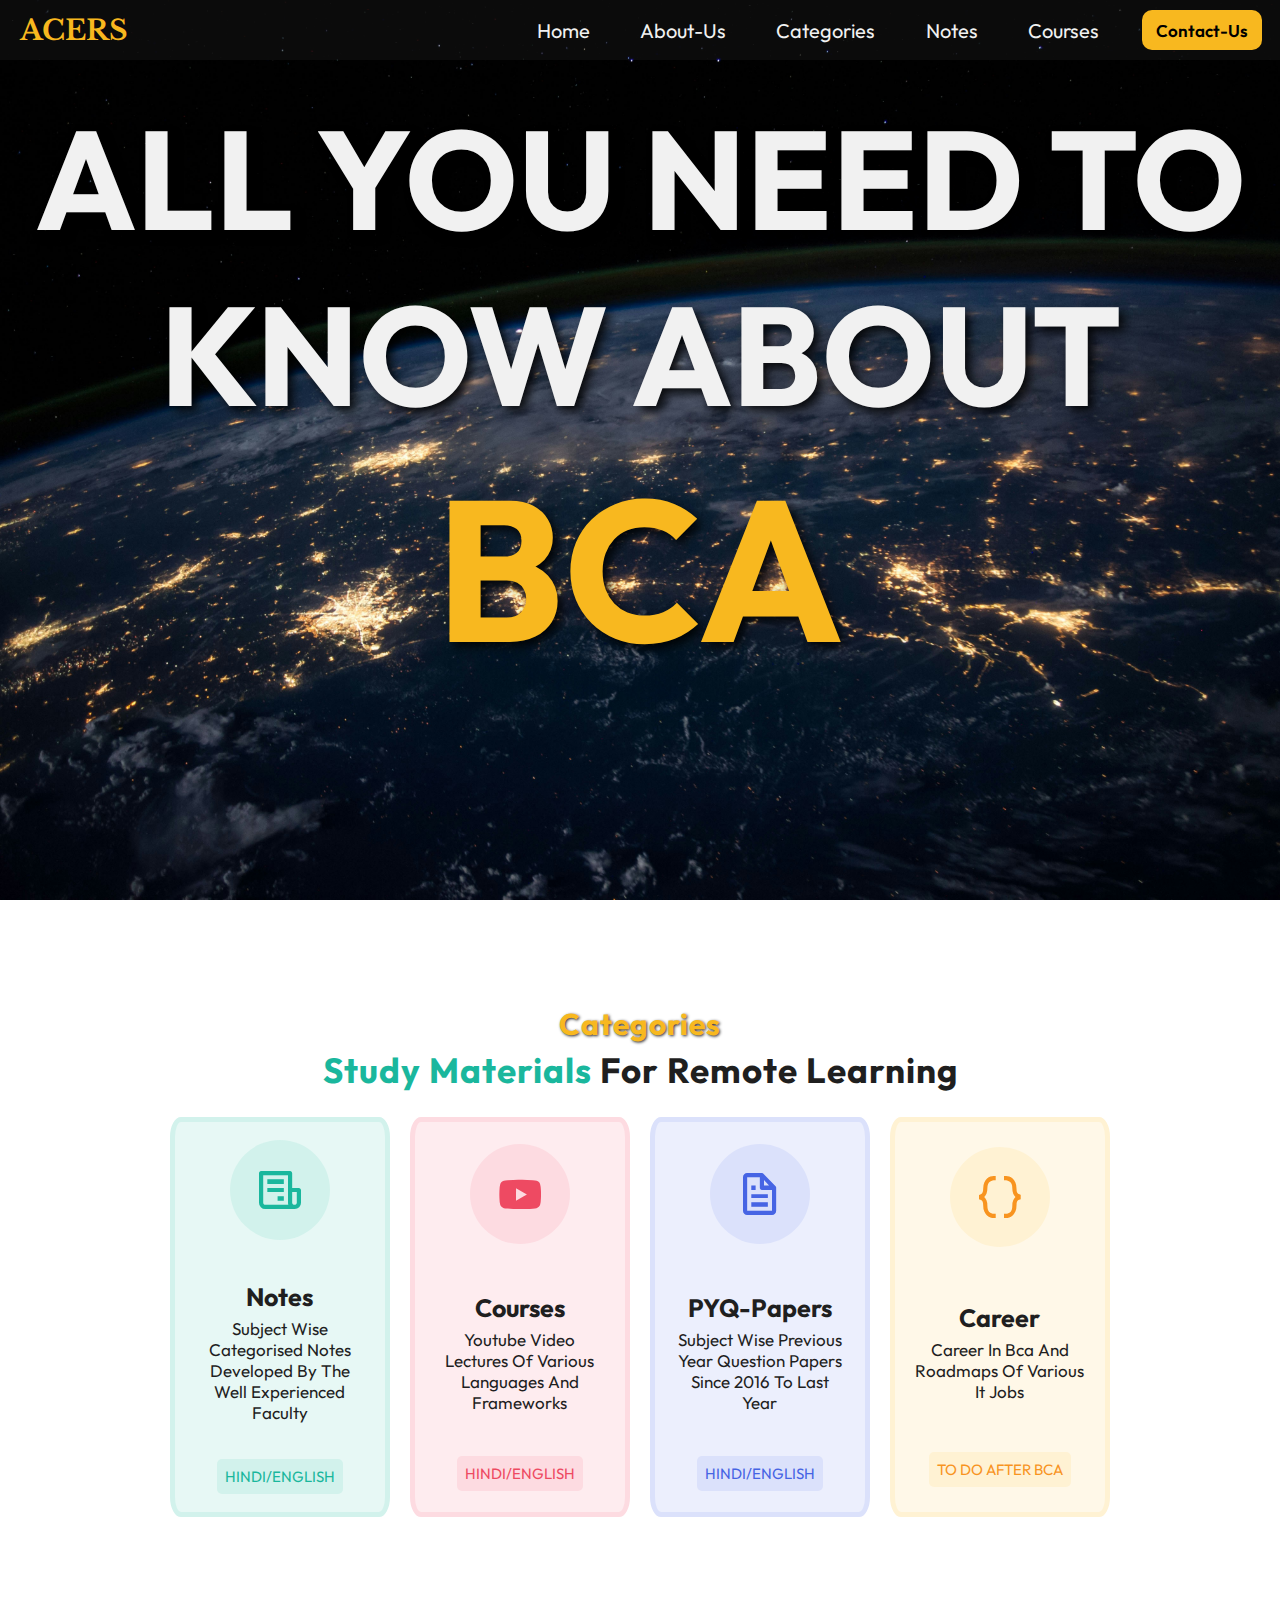
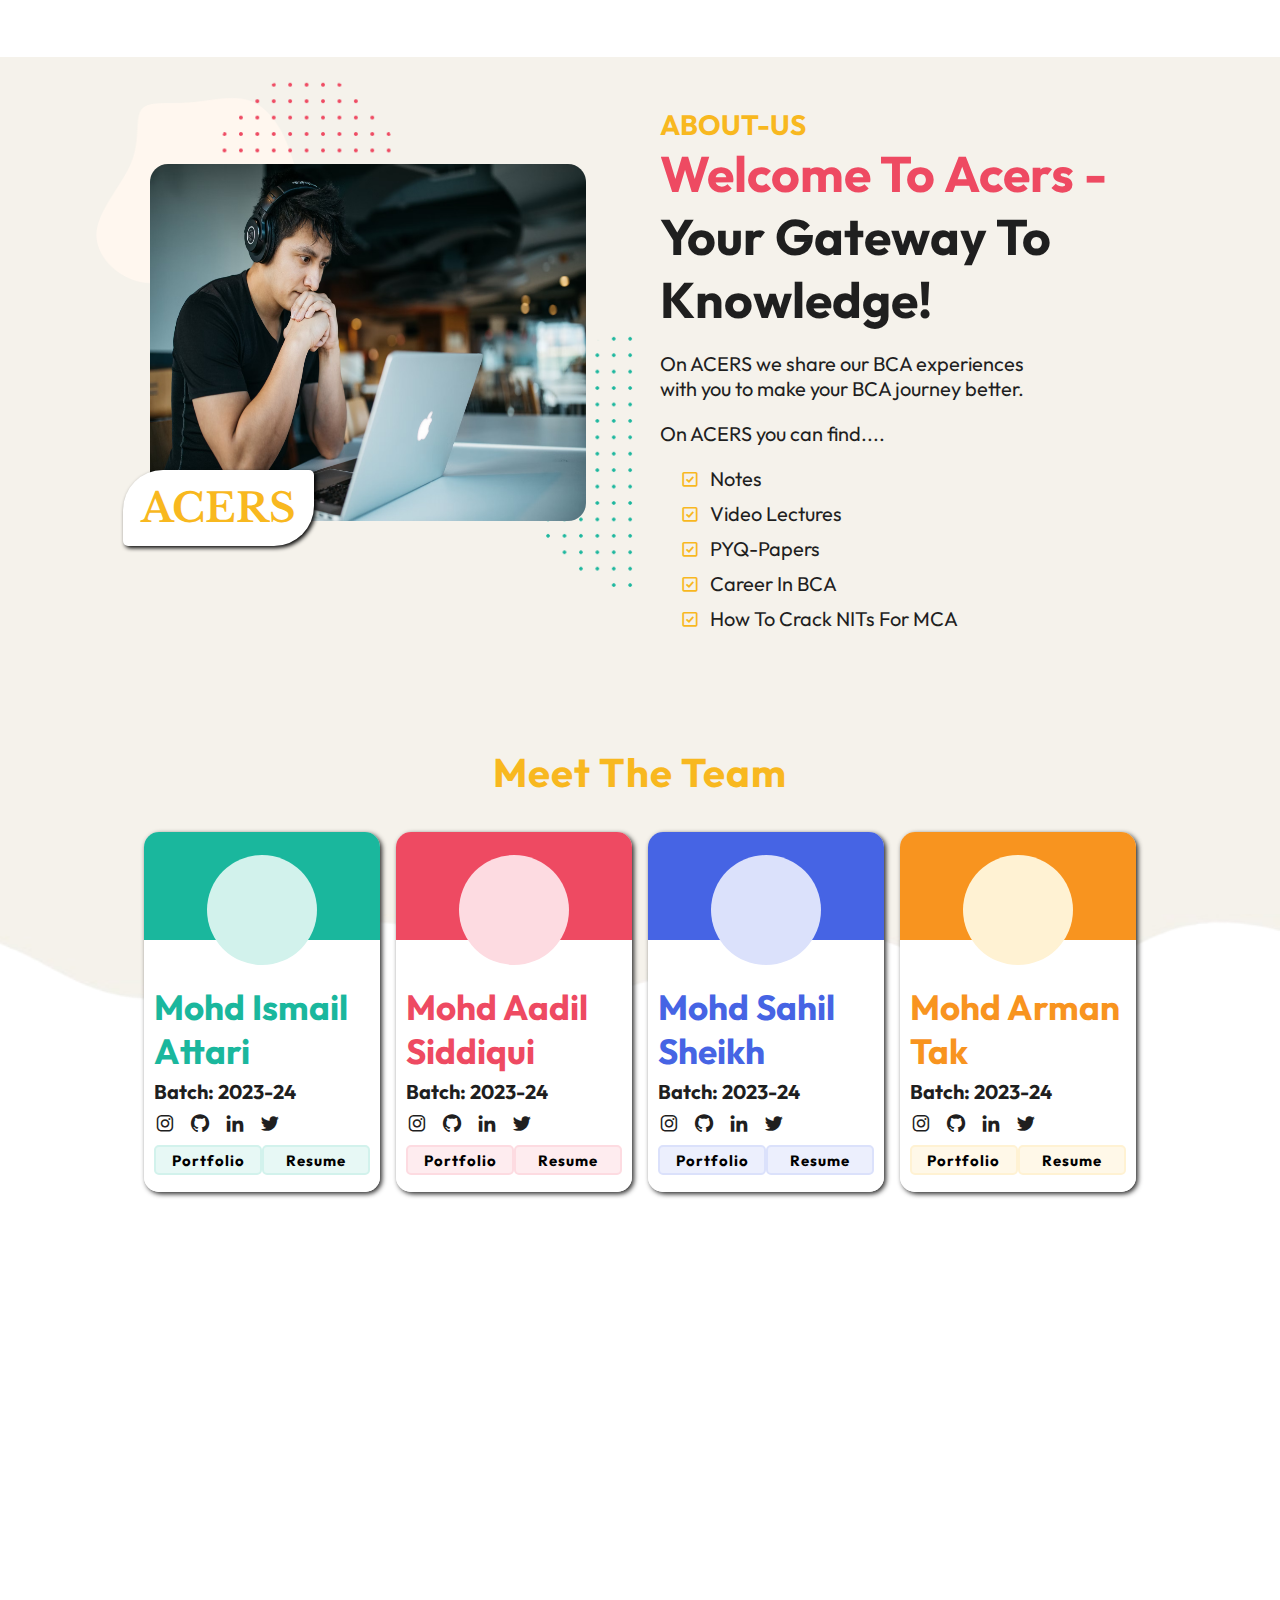
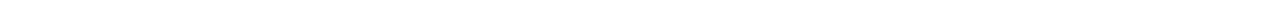
==== index.html @ 2969c1ed "Initial commit" ====
<!DOCTYPE html>
<html lang="en">

<head>
    <meta charset="UTF-8">
    <meta name="viewport" content="width=device-width, initial-scale=1.0">
    <!-- ======= stylesheet ========== -->
    <link rel="stylesheet" href="style.css">
    <!-- ======= google fonts ======= -->
    <link rel="preconnect" href="https://fonts.googleapis.com">
    <link rel="preconnect" href="https://fonts.gstatic.com" crossorigin>
    <link
        href="https://fonts.googleapis.com/css2?family=Bebas+Neue&family=Libre+Baskerville:wght@400;700&family=Outfit:wght@300;400;500;600;700&display=swap"
        rel="stylesheet">
    <!-- ======== boxicons ====== -->
    <link href='https://unpkg.com/boxicons@2.1.4/css/boxicons.min.css' rel='stylesheet'>
    <title>ACERS</title>
</head>

<body>
    <!-- =========== home =========== -->
    <section class="home">

        <!-- navbar -->
        <nav>
            <div class="navbar">
                <div class="logo">
                    <h1>acers</h1>
                </div>
                <div class="nav-elements">
                    <a href="#">home</a>
                    <a href="#about-us">about-us</a>
                    <a href="#categories">categories</a>
                    <a href="#">notes</a>
                    <a href="#">courses</a>
                    <button class="contact-us">contact-us</button>
                </div>
            </div>
        </nav>
        <div class="home-wrapper">
            <h1 class="intro">all you need to know about</h1>
            <h1 class="bca">bca</h1>
        </div>
    </section>
    <!-- =========== categories ==============-->
    <section class="categories" id="categories">
        <h3 class="category-heading">categories</h3>
        <h1><span>study materials</span> for remote learning</h1>
        <div class="categories-card">
            <div class="card card1">
                <div class="card-icon cr-icon1">
                    <i class='bx bx-receipt'></i>
                </div>
                <div class="card-content">
                    <h3>notes</h3>
                    <p>Subject wise categorised notes developed by the well experienced faculty</p>
                </div>
                <button class="cr-btn1">hindi/english</button>
            </div>
            <div class="card card2">
                <div class="card-icon cr-icon2">
                    <i class='bx bxl-youtube'></i>
                </div>
                <div class="card-content">
                    <h3>courses</h3>
                    <p>youtube video lectures of various languages and frameworks</p>
                </div>
                <button class="cr-btn2">hindi/english</button>
            </div>

            <div class="card card3">
                <div class="card-icon cr-icon3">
                    <i class='bx bx-file'></i>
                </div>
                <div class="card-content">
                    <h3>PYQ-papers</h3>
                    <p>subject wise previous year question papers since 2016 to last year</p>
                </div>
                <button class="cr-btn3">hindi/english</button>
            </div>
            <div class="card card4">
                <div class="card-icon cr-icon4">
                    <i class='bx bx-code-curly'></i>
                </div>
                <div class="card-content">
                    <h3>career</h3>
                    <p>career in bca and roadmaps of various it jobs</p>
                </div>
                <button class="cr-btn4">to do after bca</button>
            </div>
        </div>
    </section>
    <section class="background">

        <!-- ============= about-us =========== -->
        <section class="about-us" id="about-us">
            <div class="about-us-wrapper">
                <div class="aboutus-img">
                    <img src="/images/img5.png" alt="this is img">
                    <div class="acers">acers</div>
                </div>
                <div class="aboutus-content">
                    <h2>about-us</h2>
                    <h1><span>Welcome To Acers - </span>Your Gateway To Knowledge!</h1>
                    <p>On ACERS we share our BCA experiences with you to make your BCA journey better.</p>
                    <svg width="100" height="100" viewBox="0 0 100 100" fill="none" xmlns="http://www.w3.org/2000/svg">
                        <circle cx="50" cy="50" r="42.5" stroke="#FFAC41" stroke-width="15" />
                    </svg>
                    <p>On ACERS you can find....
                    <ul>
                        <li><i class='bx bx-check-square'></i>Notes</li>
                        <li><i class='bx bx-check-square'></i>video lectures</li>
                        <li><i class='bx bx-check-square'></i>PYQ-papers</li>
                        <li><i class='bx bx-check-square'></i>Career in BCA</li>
                        <li><i class='bx bx-check-square'></i>how to crack NITs for MCA</li>
                    </ul>
                    </p>
                </div>
            </div>
        </section>
        <section class="team" id="categories">
            <h3 class="team-heading">meet the team</h3>
            <div class="team-cards">
                <div class="team-card card1">
                    <div class="team-img"></div>
                    <div class="team-content">
                        <h1>Mohd ismail attari</h1>
                        <h3>batch: 2023-24</h3>
                        <ul>
                            <li><i class='bx bxl-instagram'></i></li>
                            <li><i class='bx bxl-github'></i></li>
                            <li><i class='bx bxl-linkedin'></i></li>
                            <li><i class='bx bxl-twitter'></i></li>
                        </ul>
                        <div class="team-buttons">
                            <button>portfolio</button>
                            <button>resume</button>
                        </div>

                    </div>
                </div>

                <div class="team-card card2">
                    <div class="team-img"></div>
                    <div class="team-content">
                        <h1>Mohd aadil siddiqui</h1>
                        <h3>batch: 2023-24</h3>
                        <ul>
                            <li><i class='bx bxl-instagram'></i></li>
                            <li><i class='bx bxl-github'></i></li>
                            <li><i class='bx bxl-linkedin'></i></li>
                            <li><i class='bx bxl-twitter'></i></li>
                        </ul>
                        <div class="team-buttons ">
                            <button>portfolio</button>
                            <button>resume</button>
                        </div>

                    </div>
                </div>
                <div class="team-card card3">
                    <div class="team-img"></div>
                    <div class="team-content">
                        <h1>Mohd sahil sheikh</h1>
                        <h3>batch: 2023-24</h3>
                        <ul>
                            <li><i class='bx bxl-instagram'></i></li>
                            <li><i class='bx bxl-github'></i></li>
                            <li><i class='bx bxl-linkedin'></i></li>
                            <li><i class='bx bxl-twitter'></i></li>
                        </ul>
                        <div class="team-buttons">
                            <button>portfolio</button>
                            <button>resume</button>
                        </div>

                    </div>
                </div>
                <div class="team-card card4">
                    <div class="team-img"></div>
                    <div class="team-content">
                        <h1>Mohd arman tak</h1>
                        <h3>batch: 2023-24</h3>
                        <ul>
                            <li><i class='bx bxl-instagram'></i></li>
                            <li><i class='bx bxl-github'></i></li>
                            <li><i class='bx bxl-linkedin'></i></li>
                            <li><i class='bx bxl-twitter'></i></li>
                        </ul>
                        <div class="team-buttons">
                            <button>portfolio</button>
                            <button>resume</button>
                        </div>

                    </div>
                </div>
            </div>
        </section>
    </section>
</body>

</html>
---- style.css ----
* {
  padding: 0;
  margin: 0;
  box-sizing: border-box;
}
/* ==== to hide scrollbar ==== */
::-webkit-scrollbar {
  display: none;
}
html {
  scroll-behavior: smooth;
}
/* style variables */
:root {
  --font1: "Outfit", sans-serif;
  --font2: "Libre Baskerville", serif;
  --font3: "Bebas Neue", sans-serif;
  --primarycolor: #f1f1f1;
  /* --secondrycolor:#f0a500; */
  --secondrycolor: #f8b81f;
  --headingcolor: #1ab79d;
  --textcolor: #1f1f1f;
}
/* ===== body ===== */
body {
  font-family: var(--font1);
  background-color: #ffffffc7;
  color: var(--textcolor);
}
/* ======== home ======= */
.home {
  width: 100%;
  height: 100vh;
  background-image: url(/images/img2.jpg);
  background-position: center;
  background-size: cover;
}
.home .home-wrapper {
  width: 95%;
  margin: auto;
  position: relative;
  top: 30px;
  text-align: center;
}
.home .home-wrapper h1 {
  color: var(--primarycolor);
  font-family: var(--font1);
  text-transform: uppercase;
  /* font-size: 140px; */
  text-shadow: 5px 5px 10px #010101d6;
  /* line-height: 150px; */
}
.home .home-wrapper .intro {
  font-size: 140px;
  /* line-height: 140px; */
}
.home .home-wrapper .bca {
  font-size: 200px;
  color: var(--secondrycolor);
  font-family: var(--font1);
}
/* ========== navbar ======== */
.navbar {
  width: 100%;
  /* height: 60px; */
  display: flex;
  align-items: center;
  background-color: #f1f1f10c;
}
.navbar .logo {
  width: 40%;
  height: 100%;
  display: flex;
  padding-left: 20px;
}
.navbar .logo h1 {
  font-size: 28px;
  font-weight: 700;
  text-transform: uppercase;
  color: var(--secondrycolor);
  font-family: var(--font2);
}
.navbar .nav-elements {
  width: 60%;
  height: 100%;
  display: flex;
  justify-content: space-around;
  align-items: center;
}
.navbar .nav-elements a {
  font-size: 20px;
  text-transform: capitalize;
  text-decoration: none;
  color: #f1f1f1;
  font-family: var(--font1);
  position: relative;
  padding: 2px 7px;
}
/* ==== nav elements border design ===== */
.navbar .nav-elements a::after {
  content: "";
  position: absolute;
  height: 2px;
  width: 0;
  background-color: var(--secondrycolor);
  border-radius: 2px;
  left: 0;
  bottom: 0;
  transition: 0.5s;
}
.navbar .nav-elements a:hover::after {
  width: 100%;
}
.navbar .nav-elements a:active:after {
  width: 100%;
}
/* ====== contact-us button */
.contact-us {
  height: 40px;
  width: 120px;
  font-size: 17px;
  margin-block: 10px;
  text-transform: capitalize;
  font-family: var(--font1);
  font-weight: 600;
  /* color: var(--primarycolor); */
  background-color: var(--secondrycolor);
  outline: none;
  border: none;
  border-radius: 10px;
}

/* ========= categories ========== */
.categories {
  width: 100%;
  text-align: center;
  text-transform: capitalize;
  position: relative;
  top: 100px;
}
.categories .category-heading {
  color: var(--secondrycolor);
  font-size: 30px;
  letter-spacing: 1px;
  margin-block: 5px;
  text-shadow: 1px 1px 3px #010101d6;
}
.categories h1 {
  font-size: 35px;
  letter-spacing: 1px;
}
.categories h1 span {
  color: var(--headingcolor);
}
.categories-card {
  width: 75%;
  margin: auto;
  display: flex;
  justify-content: space-around;
  flex-wrap: wrap;
  margin-block: 25px;
}
.categories-card .card {
  width: 23%;
  height: 400px;
  display: flex;
  flex-direction: column;
  align-items: center;
  justify-content: space-around;
  padding-inline: 20px;
  border-radius: 5%;
}

.categories-card .card .card-icon {
  width: 100px;
  height: 100px;
  font-size: 50px;
  display: flex;
  justify-content: center;
  align-items: center;
  border-radius: 60px;
}
.categories-card .card .card-content h3 {
  font-size: 25px;
  margin-block: 5px;
}
.categories .card .card-content p {
  font-size: 17px;
}
.categories .card button {
  font-size: 15px;
  padding: 8px;
  text-transform: uppercase;
  font-family: var(--font1);
  border: none;
  outline: none;
  border-radius: 5px;
}
/* categories card1 */
.categories-card .card1 {
  background-color: #e7f8f5;
  border: 5px solid #d2f2ec;
}
.categories-card .card1 .cr-icon1,
.cr-btn1 {
  color: #1ab79d;
  background-color: #d2f2ec !important;
}
/* categories card2 */
.categories-card .card2 {
  background-color: #feecef;
  border: 5px solid #fddbe1;
}
.categories-card .card2 .cr-icon2,
.cr-btn2 {
  color: #ee4a62;
  background-color: #fddbe1 !important;
}
/* categories card3 */
.categories-card .card3 {
  background-color: #eceffd;
  border: 5px solid #dbe1fb;
}
.categories-card .card3 .cr-icon3,
.cr-btn3 {
  color: #4664e4;
  background-color: #dbe1fb !important;
}
/* categories card4 */
.categories-card .card4 {
  background-color: #fff8e8;
  border: 5px solid #fff2d3;
}
.categories-card .card4 .cr-icon4,
.cr-btn4 {
  color: #f8941f;
  background-color: #fff2d3 !important;
}
/* background */
.background {
  width: 100%;
  background-image: url(/images/img6.png);
  background-position: center center;
  background-size: cover;
  position: relative;
  top: 200px;
}
/* ======= about us ======= */
.about-us {
  width: 100%;
  height: 550px;
  padding-block: 20px;
  margin: 40px 0px;
}
.about-us .about-us-wrapper {
  width: 85%;
  height: 100%;
  margin-inline: auto;
  display: flex;
  justify-content: space-evenly;
}
/* about-us img */
.about-us-wrapper .aboutus-img {
  width: 50%;
  height: 100%;
  background-image: url(/images/img4.png);
  background-size: cover;
  display: flex;
  flex-direction: column;
  justify-content: center;
  align-items: center;
  position: relative;
}
.aboutus-img img {
  display: block;
  width: 80%;
  height: 70%;
  position: relative;
  top: 10px;
  border-radius: 18px;
}
.aboutus-img .acers {
  width: 35%;
  height: 15%;
  background-color: #ffffff;
  position: absolute;
  left: 5%;
  bottom: 8%;
  text-transform: uppercase;
  font-size: 250%;
  font-family: var(--font2);
  display: flex;
  justify-content: center;
  align-items: center;
  color: var(--secondrycolor);
  font-weight: 700;
  border-top-left-radius: 40px;
  border-bottom-right-radius: 40px;
  border-top-right-radius: 5px;
  border-bottom-left-radius: 5px;
  box-shadow: 2px 2px 4px black;
  animation: acers 2.5s infinite;
}
@keyframes acers {
  0%,
  20%,
  50%,
  80%,
  100% {
    transform: translateY(0);
  }
  40% {
    transform: translateY(-15px);
  }
  60% {
    transform: translateY(-10px);
  }
}
/* about-us content */
.about-us-wrapper .aboutus-content {
  width: 50%;
  height: 100%;
  position: relative;
  padding: 30px 20px;
}
.aboutus-content h2 {
  text-transform: uppercase;
  font-size: 28px;
  color: var(--secondrycolor);
}
.aboutus-content h1 {
  font-size: 50px;
}
.aboutus-content h1 span {
  color: #ee4a62;
}
.aboutus-content p {
  margin: 20px 0px 0px 0px;
  width: 80%;
  font-size: 20px;
}
.aboutus-content ul {
  margin: 20px 30px;
  text-transform: capitalize;
}
.aboutus-content ul li {
  list-style: none;
  font-size: 20px;
  margin-top: 10px;
}
.aboutus-content ul li i {
  color: var(--secondrycolor);
  position: relative;
  top: 2px;
  right: 10px;
}
.aboutus-content svg {
  position: absolute;
  top: 5%;
  right: 15%;
  z-index: -1;
}
/* ======= team ========== */
.team {
  width: 100%;
  text-transform: capitalize;
  position: relative;
  top: 100px;
  margin-bottom: 700px;
}
.team .team-heading {
  color: var(--secondrycolor);
  font-size: 40px;
  letter-spacing: 1px;
  margin-block: 15px;
  text-align: center;
}
.team-cards {
  width: 80%;
  height: 400px;
  margin: auto;
  display: flex;
  justify-content: space-evenly;
  align-items: center;
}
.team-cards .team-card {
  width: 23%;
  height: 90%;
  padding: 10px;
  display: flex;
  flex-direction: column;
  justify-content: space-evenly;
  border-radius: 15px;
  box-shadow: 2px 2px 5px #010101d6;
}
.team-card .team-img {
  width: 110px;
  height: 110px;
  margin: auto;
  border-radius: 60px;
}
.team-card .team-content {
  height: 60%;
  display: flex;
  flex-direction: column;
  justify-content: space-evenly;
}
.team-card .team-content h1 {
  font-size: 35px;
}
.team-card .team-content h3 {
  font-size: 20px;
}
.team-card .team-content ul li {
  display: inline-block;
  font-size: 22px;
  margin-inline-end: 10px;
}
.team-card .team-content .team-buttons {
  /* width: max-content;
  margin: auto; */
  display: flex;
  justify-content: space-around;
}
.team-card .team-content button {
  width: 125px;
  height: 30px;
  font-size: 15px;
  text-transform: capitalize;
  font-family: var(--font1);
  font-weight: 700;
  letter-spacing: 1px;
  border-radius: 5px;
}
/*  team-card1 */
.team-cards .card1 {
  background: linear-gradient(180deg, #1ab79d 30%, #ffffff 30%);
}
.card1 h1{
  color: #1ab79d;
}
.card1 .team-img{
  background-color: #d2f2ec;
}
.card1 button{
  background-color: #e7f8f5;
  border: 2px solid #d2f2ec;
}
/*  team-card2 */
.team-cards .card2 {
  background: linear-gradient(180deg, #ee4a62 30%, #ffffff 30%);
}
.card2 h1{
  color: #ee4a62;
}
.card2 .team-img{
  background-color:#fddbe1;
}
.card2 button{
  background-color: #feecef;
  border: 2px solid #fddbe1;
}
/*  team-card3 */
.team-cards .card3 {
  background: linear-gradient(180deg, #4664e4 30%, #ffffff 30%);
}
.card3 h1{
  color: #4664e4;
}
.card3 .team-img{
  background-color: #dbe1fb;
}
.card3 button{
  background-color: #eceffd;
  border: 2px solid #dbe1fb;
}
/*  team-card4 */
.team-cards .card4 {
  background: linear-gradient(180deg, #f8941f 30%, #ffffff 30%);
}
.card4 h1{
  color: #f8941f;
}
.card4 .team-img{
  background-color: #fff2d3;
}
.card4 button{
  background-color: #fff8e8;
  border: 2px solid #fff2d3;
}
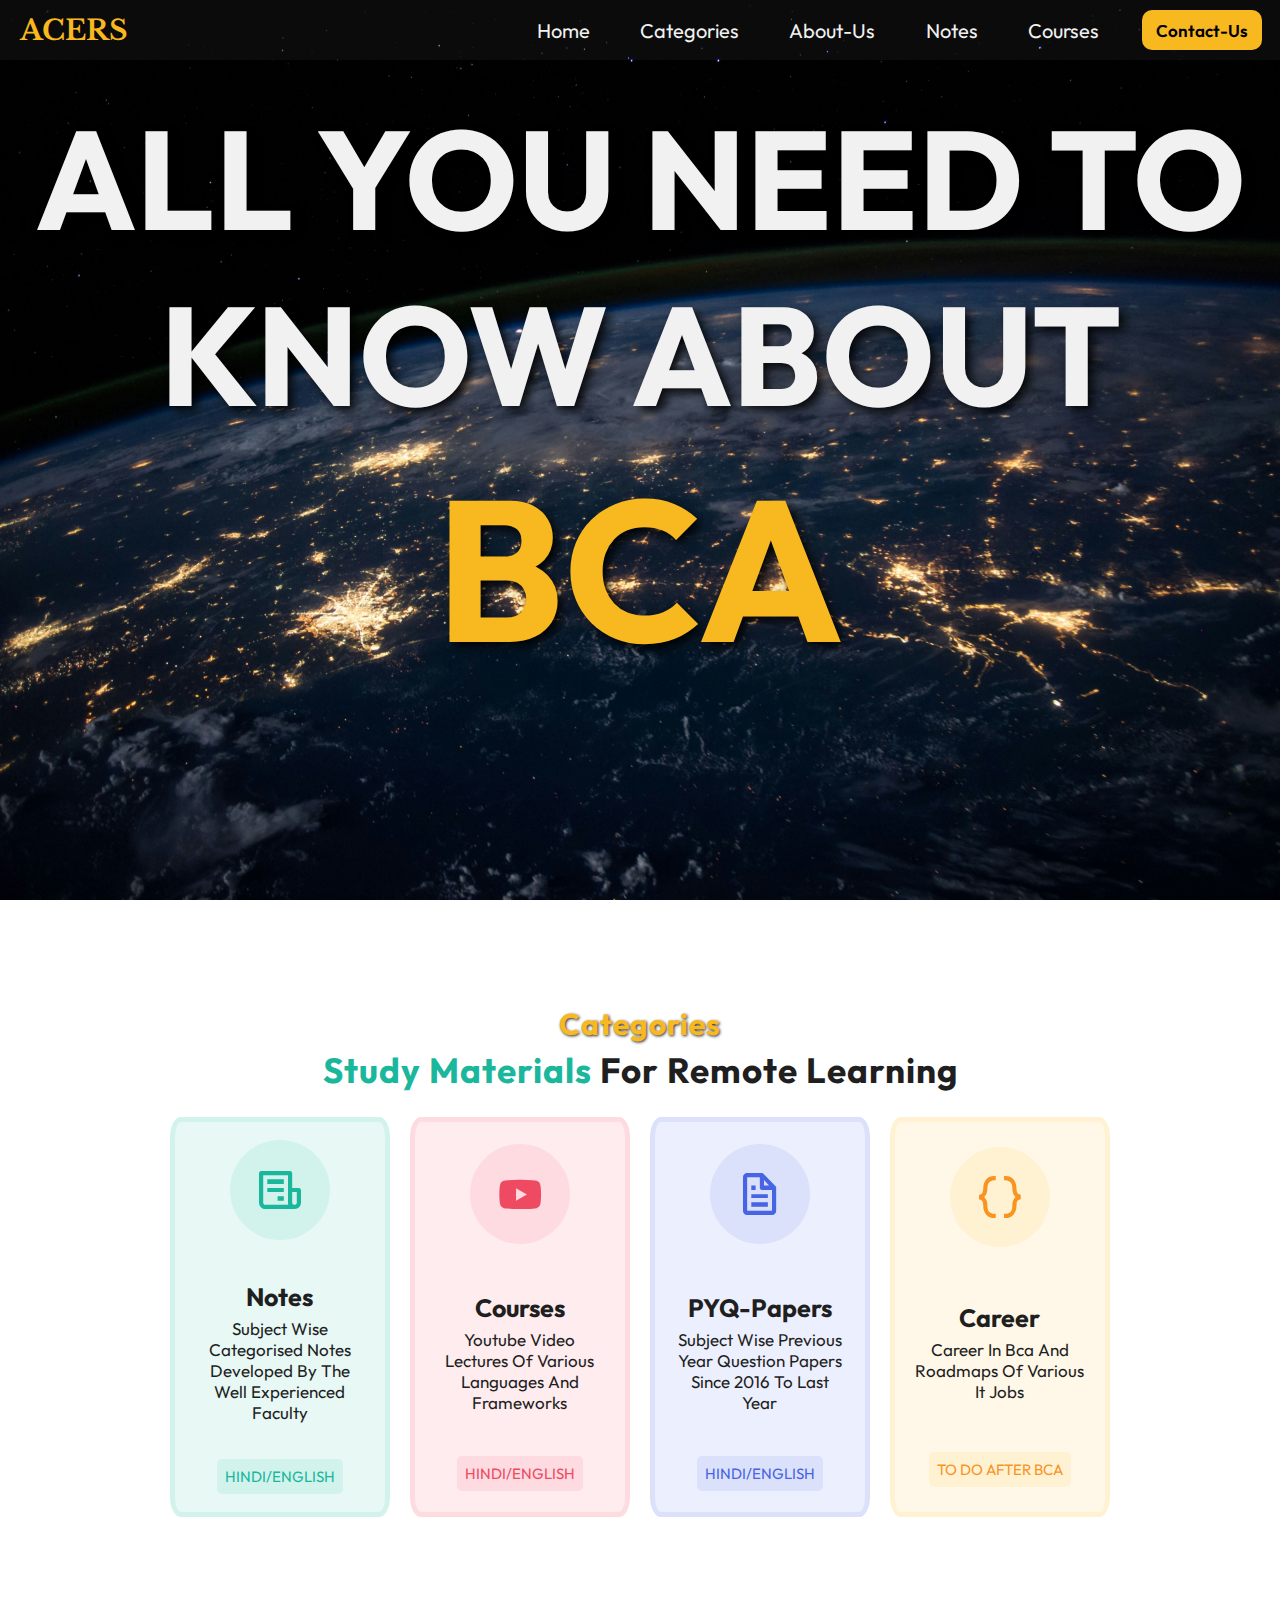
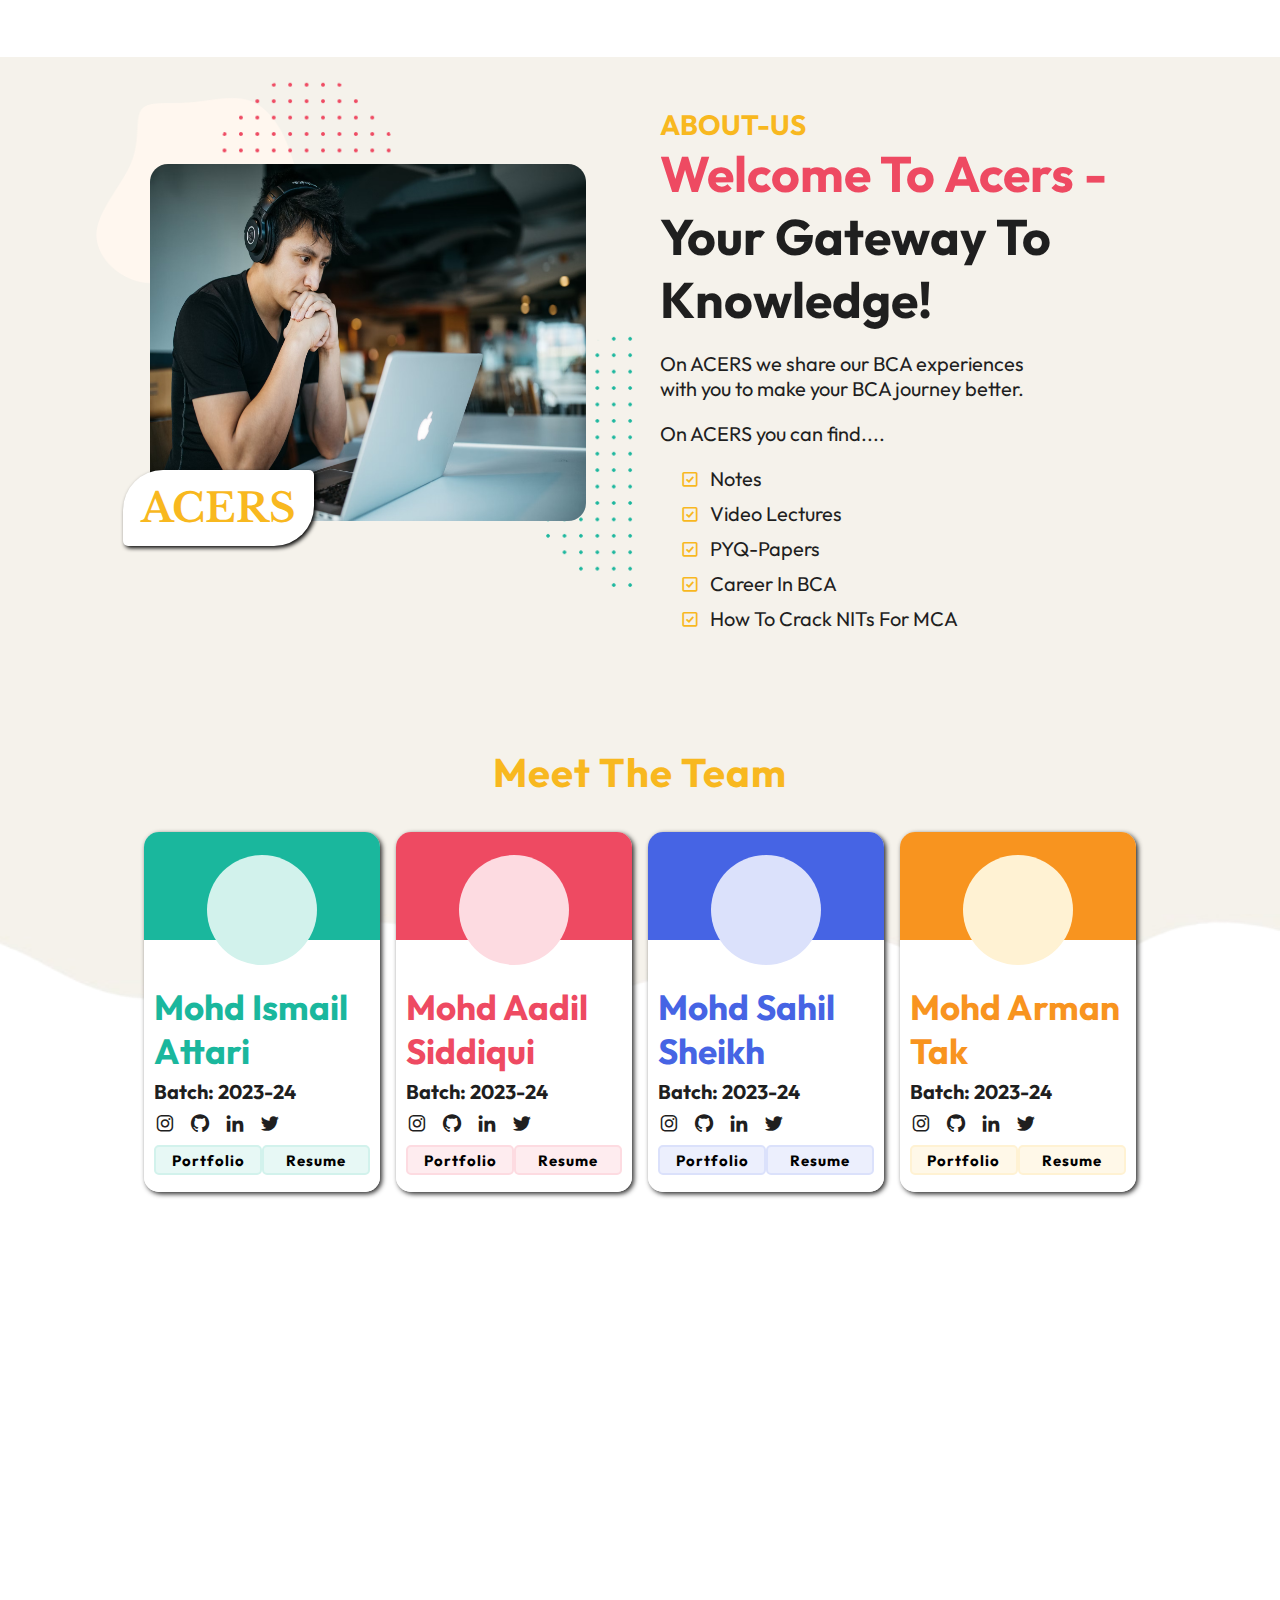
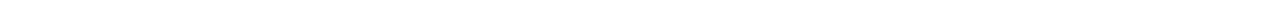
==== commit eb493bcb: "Update index.html" ====
--- a/index.html
+++ b/index.html
@@ -29,8 +29,8 @@
                 </div>
                 <div class="nav-elements">
                     <a href="#">home</a>
+                    <a href="#categories">categories</a>
                     <a href="#about-us">about-us</a>
-                    <a href="#categories">categories</a>
                     <a href="#">notes</a>
                     <a href="#">courses</a>
                     <button class="contact-us">contact-us</button>
@@ -96,7 +96,7 @@
         <section class="about-us" id="about-us">
             <div class="about-us-wrapper">
                 <div class="aboutus-img">
-                    <img src="/images/img5.png" alt="this is img">
+                    <img src="img5.png" alt="this is img">
                     <div class="acers">acers</div>
                 </div>
                 <div class="aboutus-content">
--- a/style.css
+++ b/style.css
@@ -31,7 +31,7 @@
 .home {
   width: 100%;
   height: 100vh;
-  background-image: url(/images/img2.jpg);
+  background-image: url(img2.jpg);
   background-position: center;
   background-size: cover;
 }
@@ -239,7 +239,7 @@
 /* background */
 .background {
   width: 100%;
-  background-image: url(/images/img6.png);
+  background-image: url(img6.png);
   background-position: center center;
   background-size: cover;
   position: relative;
@@ -263,7 +263,7 @@
 .about-us-wrapper .aboutus-img {
   width: 50%;
   height: 100%;
-  background-image: url(/images/img4.png);
+  background-image: url(img4.png);
   background-size: cover;
   display: flex;
   flex-direction: column;
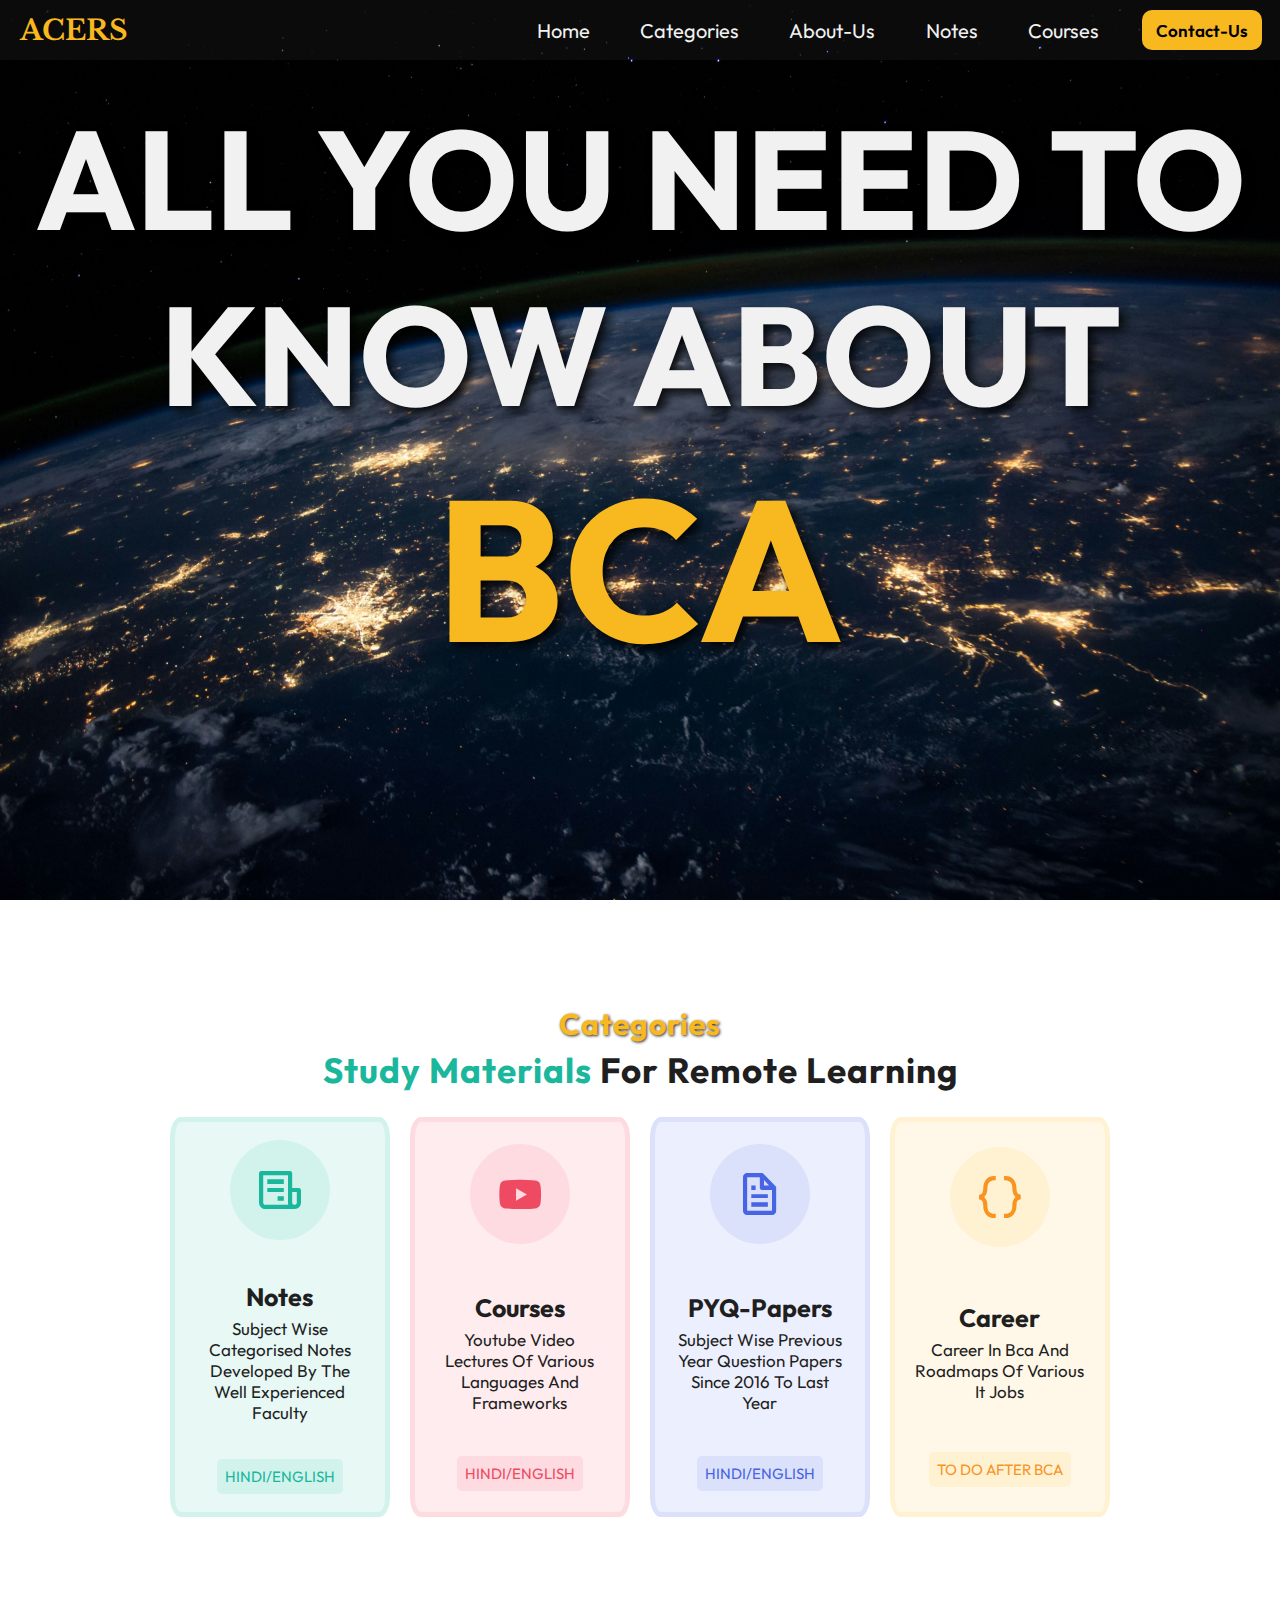
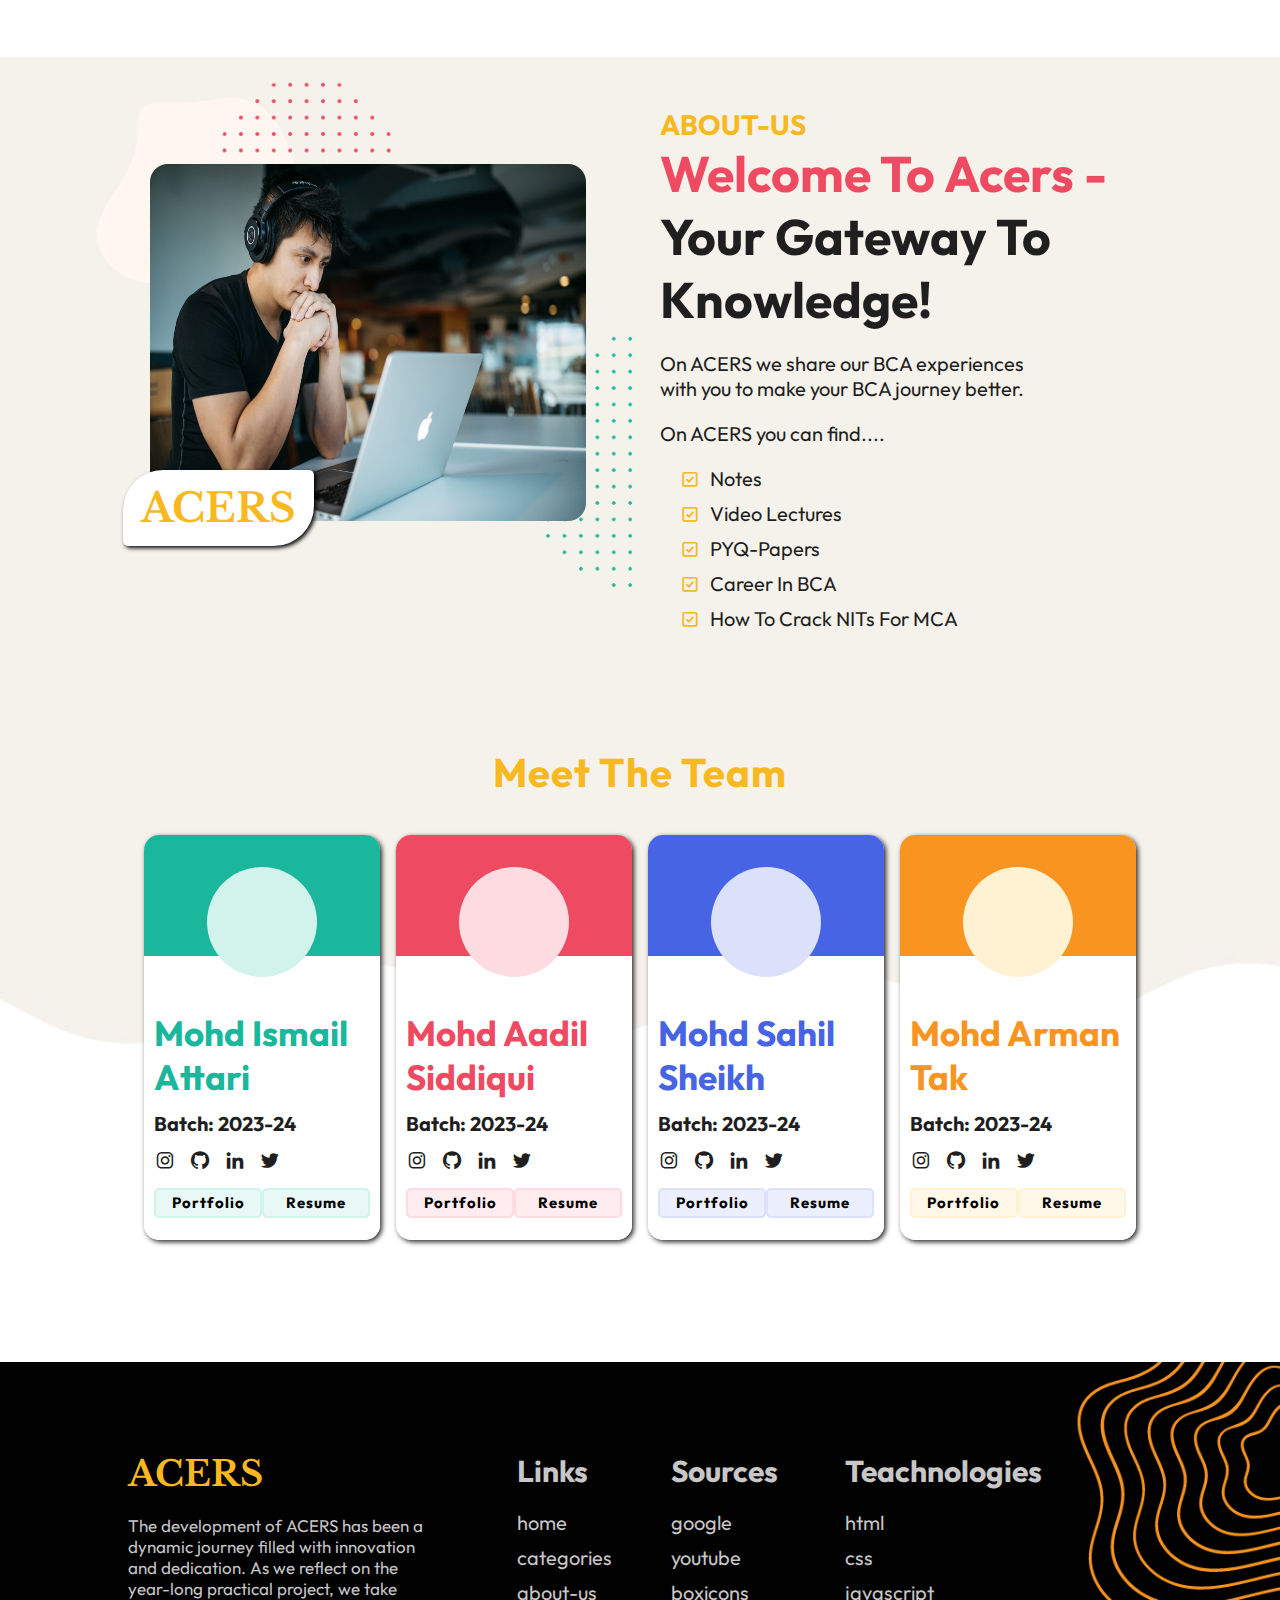
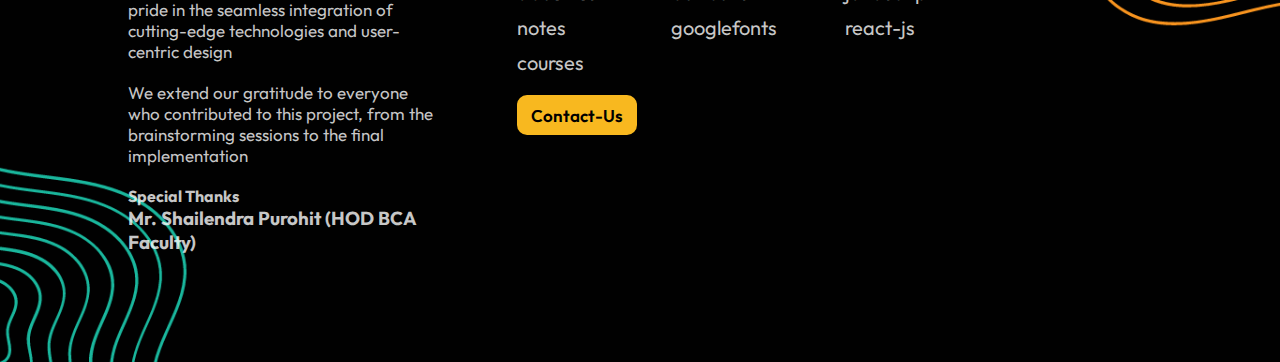
==== commit 595dffe5: "footer update" ====
--- a/index.html
+++ b/index.html
@@ -19,7 +19,7 @@
 
 <body>
     <!-- =========== home =========== -->
-    <section class="home">
+    <section class="home" id="home">
 
         <!-- navbar -->
         <nav>
@@ -28,7 +28,7 @@
                     <h1>acers</h1>
                 </div>
                 <div class="nav-elements">
-                    <a href="#">home</a>
+                    <a href="#home">home</a>
                     <a href="#categories">categories</a>
                     <a href="#about-us">about-us</a>
                     <a href="#">notes</a>
@@ -197,6 +197,56 @@
             </div>
         </section>
     </section>
+    <section class="footer">
+        <div class="footer-wrapper">
+            <div class="section1">
+                <h1>acers</h1>
+                <p> The development of ACERS has been a dynamic journey filled with innovation and dedication. As we
+                    reflect on the year-long practical project, we take pride in the seamless integration of
+                    cutting-edge technologies and user-centric design</p>
+                <p>
+                    We extend our gratitude to everyone who contributed to this project, from the brainstorming sessions
+                    to the final implementation
+                </p>
+                <h4>special thanks</h4>
+                <h3>mr. shailendra purohit (HOD BCA Faculty)</h3>
+            </div>
+            <div class="section2">
+                <div>
+                    <h2>
+                        links
+                    </h2>
+                    <ul>
+                        <li><a href="#home">home</a></li>
+                        <li><a href="#categories">categories</a></li>
+                        <li><a href="#about-us">about-us</a></li>
+                        <li><a href="#">notes</a></li>
+                        <li><a href="#">courses</a></li>
+                        <button class="contact-us">contact-us</button>
+                    </ul>
+                </div>
+                <div class="source">
+                    <h2>sources</h2>
+                    <ul>
+                        <li><a href="https://www.google.com/" target="_blank">google</a></li>
+                        <li><a href="https://www.youtube.com/" target="_blank">youtube</a></li>
+                        <li><a href="https://boxicons.com/" target="_blank">boxicons</a></li>
+                        <li><a href="https://fonts.google.com/" target="_blank">googlefonts</a></li>
+                    </ul>
+                </div>
+            </div>
+            <div class="section3">
+                <h2>teachnologies</h2>
+                <ul>
+                    <li>html</li>
+                    <li>css</li>
+                    <li>javascript</li>
+                    <li>react-js</li>
+                </ul>
+             
+            </div>
+        </div>
+    </section>
 </body>
 
 </html>--- a/style.css
+++ b/style.css
@@ -366,7 +366,6 @@
   text-transform: capitalize;
   position: relative;
   top: 100px;
-  margin-bottom: 700px;
 }
 .team .team-heading {
   color: var(--secondrycolor);
@@ -377,7 +376,7 @@
 }
 .team-cards {
   width: 80%;
-  height: 400px;
+  height: 450px;
   margin: auto;
   display: flex;
   justify-content: space-evenly;
@@ -436,13 +435,13 @@
 .team-cards .card1 {
   background: linear-gradient(180deg, #1ab79d 30%, #ffffff 30%);
 }
-.card1 h1{
+.card1 h1 {
   color: #1ab79d;
 }
-.card1 .team-img{
+.card1 .team-img {
   background-color: #d2f2ec;
 }
-.card1 button{
+.card1 button {
   background-color: #e7f8f5;
   border: 2px solid #d2f2ec;
 }
@@ -450,13 +449,13 @@
 .team-cards .card2 {
   background: linear-gradient(180deg, #ee4a62 30%, #ffffff 30%);
 }
-.card2 h1{
+.card2 h1 {
   color: #ee4a62;
 }
-.card2 .team-img{
-  background-color:#fddbe1;
-}
-.card2 button{
+.card2 .team-img {
+  background-color: #fddbe1;
+}
+.card2 button {
   background-color: #feecef;
   border: 2px solid #fddbe1;
 }
@@ -464,13 +463,13 @@
 .team-cards .card3 {
   background: linear-gradient(180deg, #4664e4 30%, #ffffff 30%);
 }
-.card3 h1{
+.card3 h1 {
   color: #4664e4;
 }
-.card3 .team-img{
+.card3 .team-img {
   background-color: #dbe1fb;
 }
-.card3 button{
+.card3 button {
   background-color: #eceffd;
   border: 2px solid #dbe1fb;
 }
@@ -478,13 +477,91 @@
 .team-cards .card4 {
   background: linear-gradient(180deg, #f8941f 30%, #ffffff 30%);
 }
-.card4 h1{
+.card4 h1 {
   color: #f8941f;
 }
-.card4 .team-img{
+.card4 .team-img {
   background-color: #fff2d3;
 }
-.card4 button{
+.card4 button {
   background-color: #fff8e8;
   border: 2px solid #fff2d3;
 }
+/* =========== footer =========== */
+.footer {
+  width: 100%;
+  height: 600px;
+  /* background-color: #1ab79d; */
+  background-image: url(img1.png);
+  background-size: cover;
+  position: relative;
+  top: 400px;
+  display: flex;
+  justify-content: center;
+  align-items: center;
+  color: #ffffffc7;
+}
+.footer .footer-wrapper {
+  width: 80%;
+  height: 70%;
+  /* margin: auto; */
+  display: flex;
+  justify-content: space-between;
+}
+.footer-wrapper div {
+  width: 30%;
+  height: 100%;
+}
+.footer-wrapper .section1 h1 {
+  text-transform: uppercase;
+  font-family: var(--font2);
+  font-size: 35px;
+  color: var(--secondrycolor);
+}
+/* ======== section 1 ======== */
+.section1 p {
+  font-size: 17px;
+  margin-block: 20px;
+}
+.section1 h3,
+.section1 h4 {
+  text-transform: capitalize;
+}
+/* ====== section2 ========== */
+.section2 {
+  display: flex;
+  justify-content: space-around;
+}
+.section2 h2 {
+  font-size: 30px;
+  text-transform: capitalize;
+}
+.section2 ul {
+  list-style: none;
+  font-size: 20px;
+  margin-block: 20px;
+}
+.section2 ul li {
+  margin: 10px 0px;
+}
+.section2 ul li a {
+  color: #ffffffc7;
+  text-decoration: none;
+}
+.section2 ul li a:hover {
+  color: var(--secondrycolor);
+}
+/* ====== section3 ========== */
+.section3 h2 {
+  font-size: 30px;
+  text-transform: capitalize;
+}
+.section3 ul {
+  list-style: none;
+  font-size: 20px;
+  margin-block: 20px;
+  /* width: 50%; */
+}
+.section3 ul li {
+  margin: 10px 0px;
+}
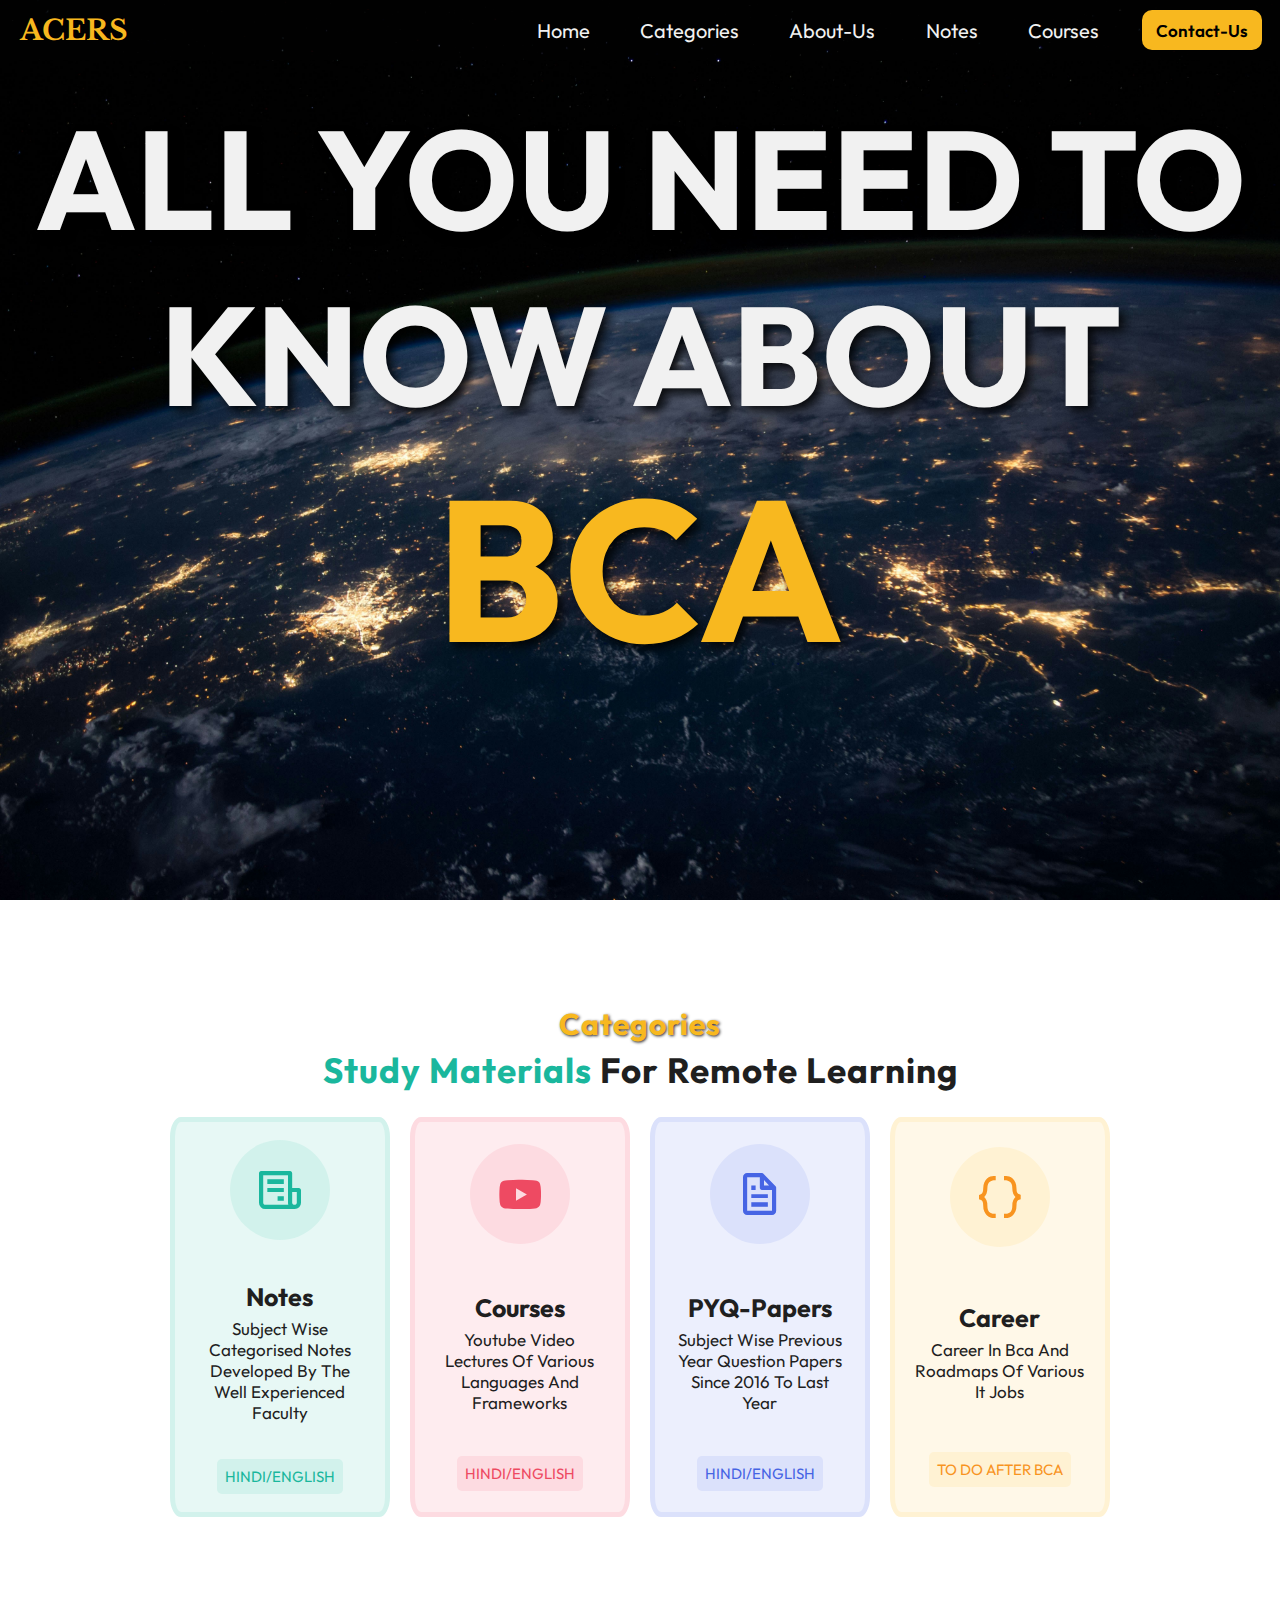
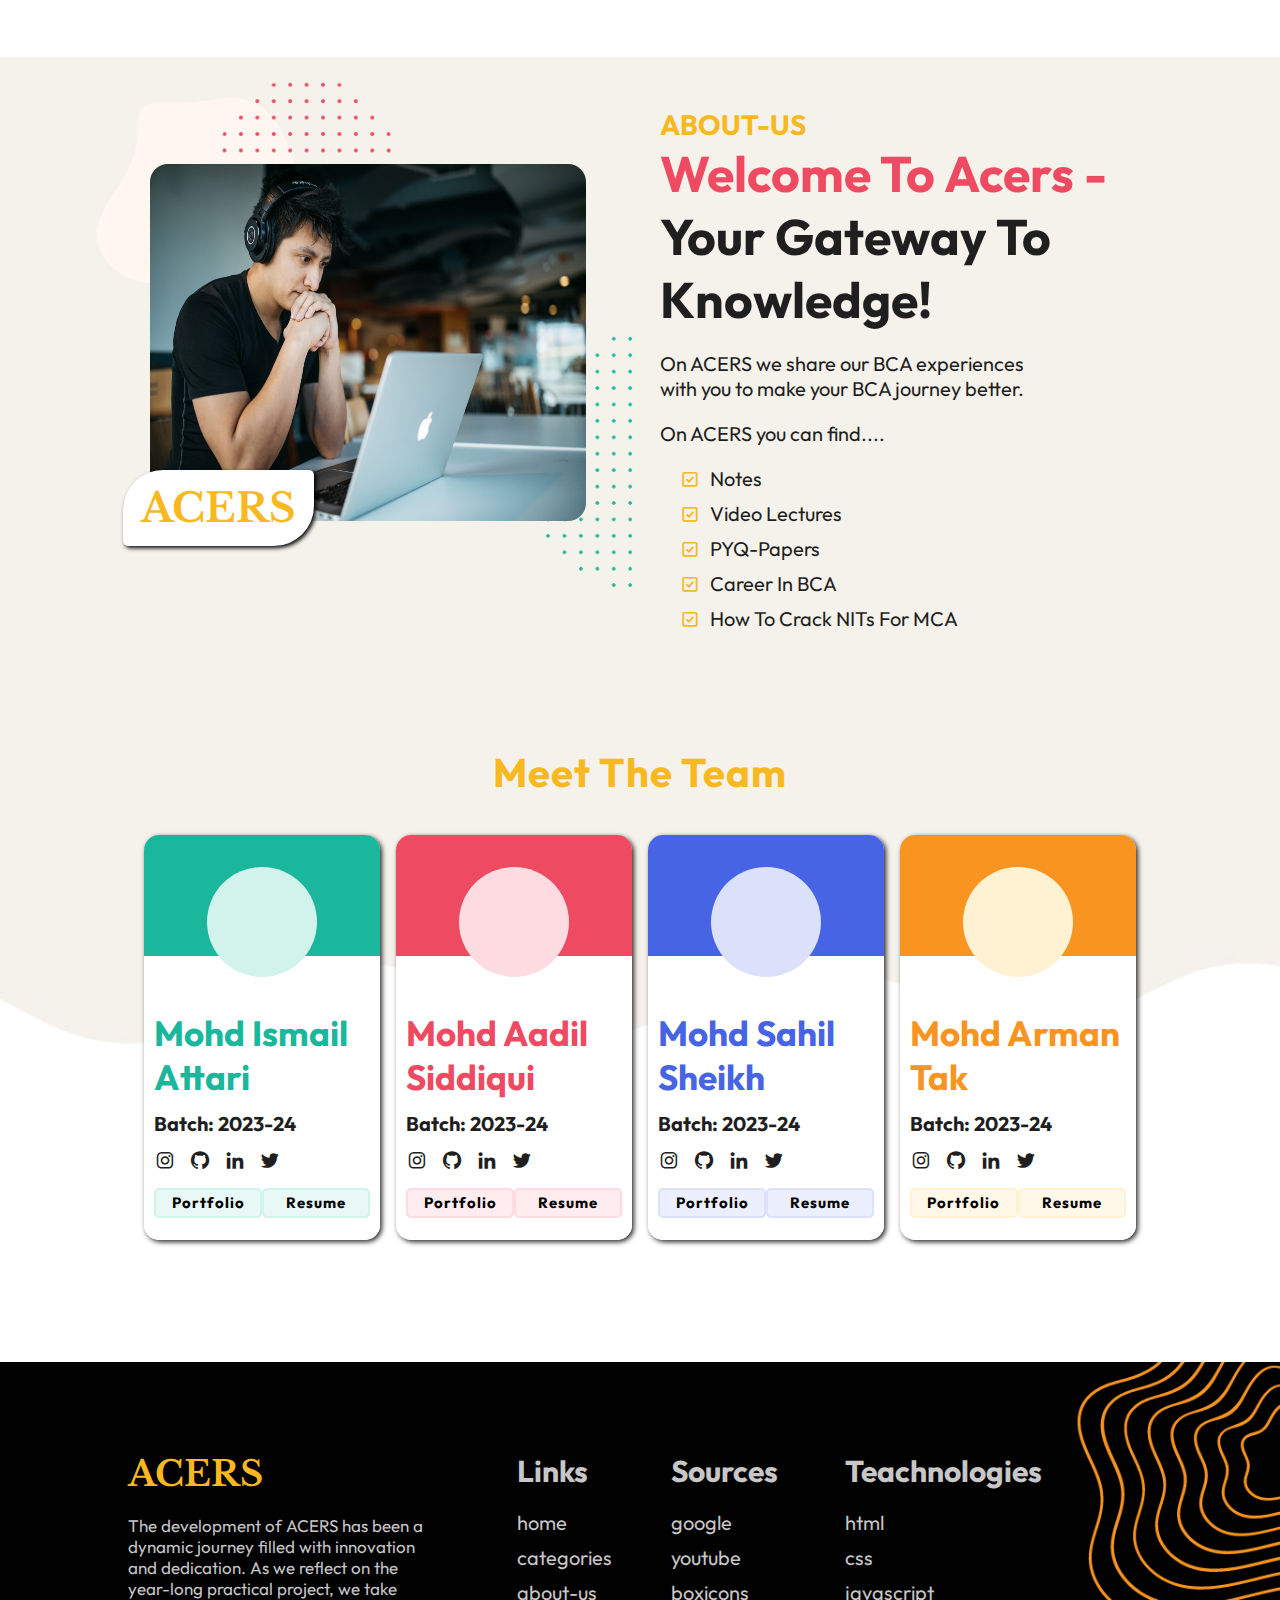
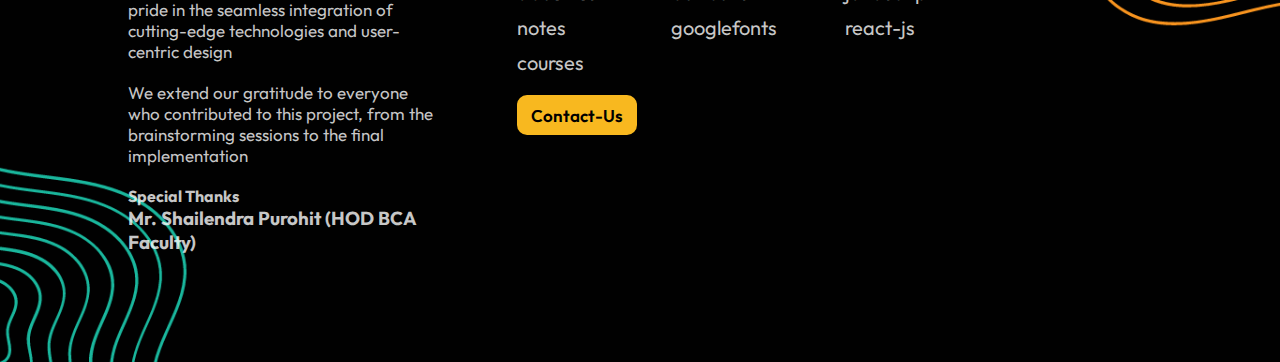
==== commit 7584149b: "anchor added" ====
--- a/index.html
+++ b/index.html
@@ -32,7 +32,7 @@
                     <a href="#categories">categories</a>
                     <a href="#about-us">about-us</a>
                     <a href="#">notes</a>
-                    <a href="#">courses</a>
+                    <a href="courses.html">courses</a>
                     <button class="contact-us">contact-us</button>
                 </div>
             </div>
@@ -47,7 +47,7 @@
         <h3 class="category-heading">categories</h3>
         <h1><span>study materials</span> for remote learning</h1>
         <div class="categories-card">
-            <div class="card card1">
+            <div class="card card1" onclick="openNotes()">
                 <div class="card-icon cr-icon1">
                     <i class='bx bx-receipt'></i>
                 </div>
@@ -57,7 +57,7 @@
                 </div>
                 <button class="cr-btn1">hindi/english</button>
             </div>
-            <div class="card card2">
+            <div class="card card2" onclick="openCourses()">
                 <div class="card-icon cr-icon2">
                     <i class='bx bxl-youtube'></i>
                 </div>
@@ -68,7 +68,7 @@
                 <button class="cr-btn2">hindi/english</button>
             </div>
 
-            <div class="card card3">
+            <div class="card card3" onclick="openPyq()">
                 <div class="card-icon cr-icon3">
                     <i class='bx bx-file'></i>
                 </div>
@@ -78,7 +78,7 @@
                 </div>
                 <button class="cr-btn3">hindi/english</button>
             </div>
-            <div class="card card4">
+            <div class="card card4" onclick="openCareer()">
                 <div class="card-icon cr-icon4">
                     <i class='bx bx-code-curly'></i>
                 </div>
@@ -221,7 +221,7 @@
                         <li><a href="#categories">categories</a></li>
                         <li><a href="#about-us">about-us</a></li>
                         <li><a href="#">notes</a></li>
-                        <li><a href="#">courses</a></li>
+                        <li><a href="courses.html">courses</a></li>
                         <button class="contact-us">contact-us</button>
                     </ul>
                 </div>
@@ -248,5 +248,5 @@
         </div>
     </section>
 </body>
-
+<script src="app.js"></script>
 </html>--- a/style.css
+++ b/style.css
@@ -65,7 +65,7 @@
   /* height: 60px; */
   display: flex;
   align-items: center;
-  background-color: #f1f1f10c;
+  background-color: #0101018c;
 }
 .navbar .logo {
   width: 40%;
@@ -152,6 +152,7 @@
 .categories h1 span {
   color: var(--headingcolor);
 }
+
 .categories-card {
   width: 75%;
   margin: auto;
@@ -159,6 +160,7 @@
   justify-content: space-around;
   flex-wrap: wrap;
   margin-block: 25px;
+  cursor: pointer;
 }
 .categories-card .card {
   width: 23%;
